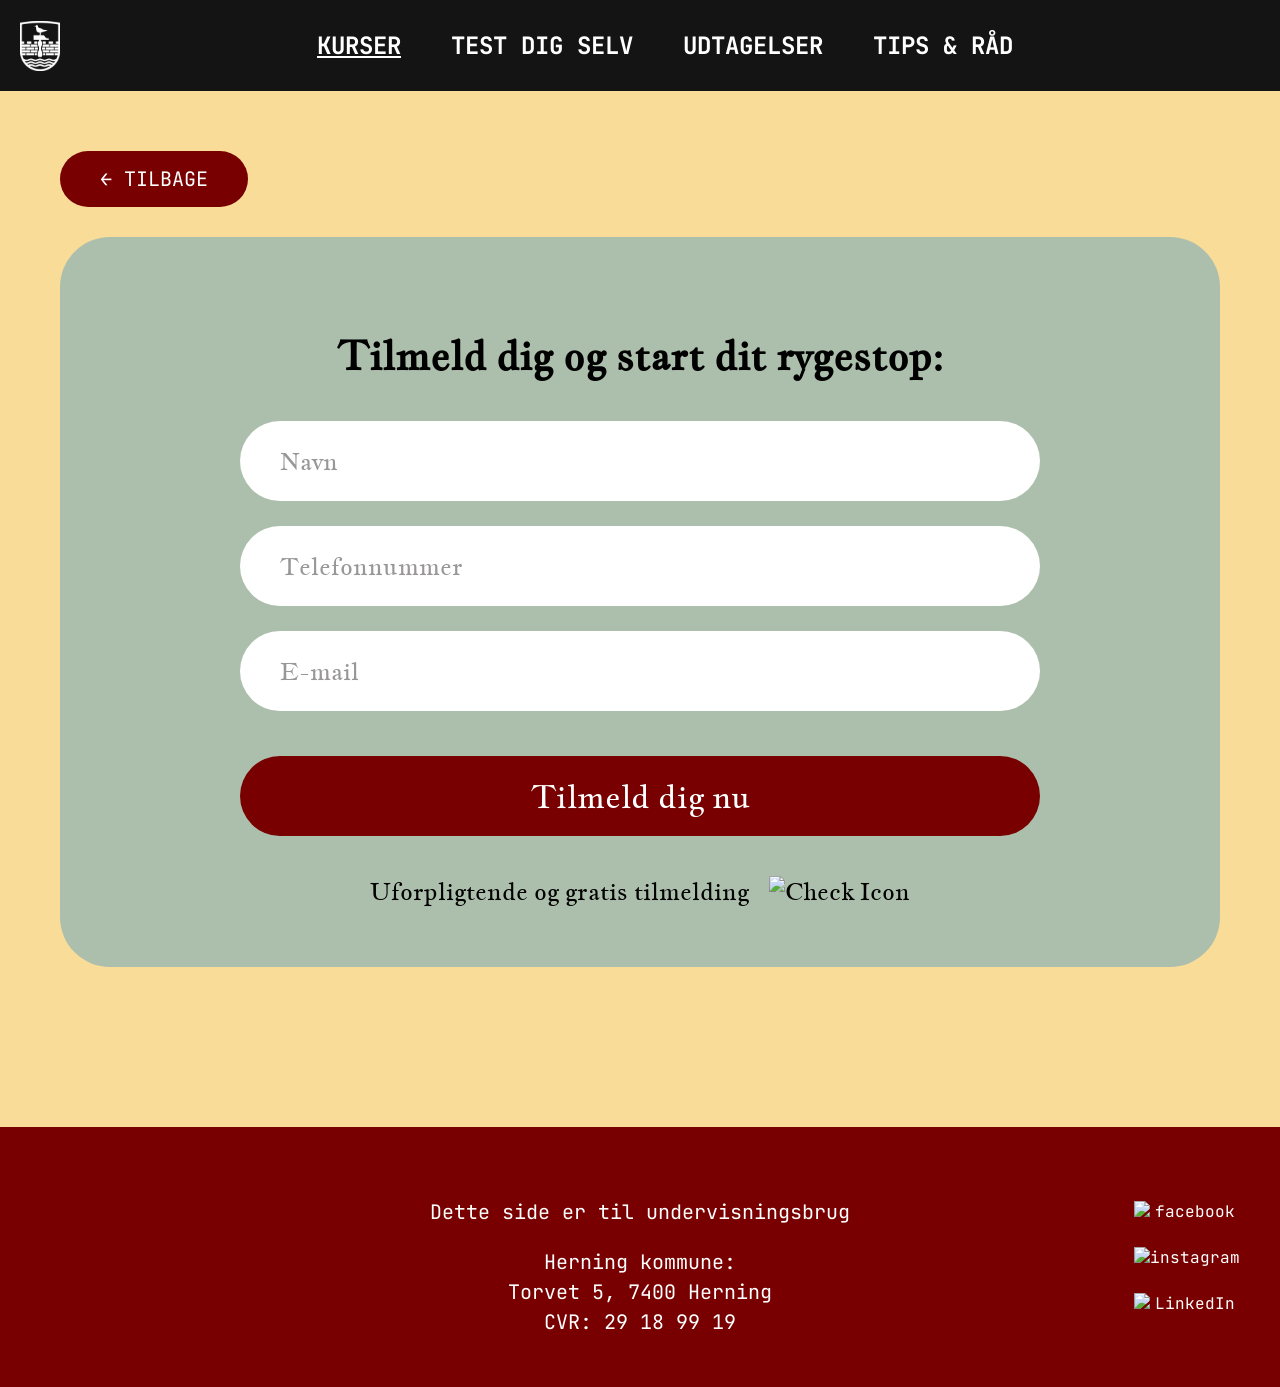
==== formular.html @ fc76730b "egegeg" ====
<!DOCTYPE html>
<html lang="da">
<head>
    <meta charset="UTF-8">
    <meta name="viewport" content="width=device-width, initial-scale=1.0">
    <meta name="robots" content="noindex,nofollow">
    <title>Rygestop Tilmelding - Herning Kommune</title>
    <link rel="stylesheet" href="style-formular.css">
    <link href="https://fonts.googleapis.com/css2?family=Jacques+Francois&family=JetBrains+Mono:wght@400&display=swap" rel="stylesheet">
</head>
<body>


    <nav class="navbar">
    <a href="#"><img class="site-logo" src="Billede/hk_byvaaben_neg-uden-tekst.png" alt="Logo"></a>
    <b>KURSER</b>
        <a href="#">TEST DIG SELV</a>
        <a href="#">UDTAGELSER</a>
        <a href="#">TIPS & RÅD</a>
    </nav>

    <main class="content-wrapper">
        <a href="#" class="back-button">← TILBAGE</a>

        <section class="form-container">
            <h1>Tilmeld dig og start dit rygestop:</h1>
            
            <form>
                <div class="input-group">
                    <input type="text" placeholder="Navn" aria-label="Navn">
                </div>
                
                <div class="input-group">
                    <input type="tel" placeholder="Telefonnummer" aria-label="Telefonnummer">
                </div>
                
                <div class="input-group">
                    <input type="email" placeholder="E-mail" aria-label="E-mail">
                </div>

                <button type="submit" class="submit-btn">Tilmeld dig nu</button>
            </form>

            <div class="info-footer">
                <span>Uforpligtende og gratis tilmelding</span>
                <div class="checkmark">
                    <img src="https://placehold.co/40x40" alt="Check Icon" class="check-icon">
                </div>
            </div>
        </section>
    </main>


    <footer class="main-footer">
        <div class="footer-info">
            <p>Dette side er til undervisningsbrug</p>
            <address>
                Herning kommune:<br>
                Torvet 5, 7400 Herning<br>
                CVR: 29 18 99 19
            </address>
        </div>
        <div class="footer-socials">
            <img src="https://placehold.co/36x36" alt="facebook">
            <img src="https://placehold.co/36x36" alt="instagram">
            <img src="https://placehold.co/36x36" alt="LinkedIn">
        </div>
    </footer>

</body>
</html>
---- style-formular.css ----
/* Grundlæggende styling */
body {
    margin: 0;
    padding: 0;
    background-color: #F9DC98;
    font-family: 'JetBrains Mono', monospace;
    display: flex;
    flex-direction: column;
    min-height: 100vh;
}

/* Navigation */
.navbar {
    background-color: #141414;
    position: relative;
    padding: 30px 20px;
    display: flex;
    justify-content: center;
    gap: 50px;
    flex-wrap: wrap;
}

.navbar a {
    color: white;
    text-decoration: none;
    font-size: 1.5rem;
    font-weight: bold;
}
.navbar b {
    color: white;
    font-size: 1.5rem;
    font-weight: bold;
    text-decoration: underline;
}

/* Hovedindhold */
.content-wrapper {
    flex: 1;
    max-width: 1200px;
    margin: 40px auto;
    padding: 20px;
    width: 100%;
    box-sizing: border-box;
}
.site-logo {
    position: absolute;
    left: 20px;
    top: 50%;
    transform: translateY(-50%);
    height: 50px;
    width: auto;
}

.back-button {
    display: inline-block;
    background-color: #780001;
    color: white;
    padding: 15px 40px;
    border-radius: 50px;
    text-decoration: none;
    font-size: 20px;
    margin-bottom: 30px;
}

/* Formular boks */
.form-container {
    background-color: #ACBFAC;
    border-radius: 50px;
    padding: 60px;
    text-align: center;
}

.form-container h1 {
    font-family: 'Jacques Francois', serif;
    font-size: 40px;
    margin-bottom: 40px;
}

/* Input felter */
.input-group {
    margin-bottom: 25px;
}

input {
    width: 100%;
    max-width: 800px;
    height: 80px;
    border-radius: 50px;
    border: none;
    padding: 0 40px;
    font-size: 24px;
    font-family: 'Jacques Francois', serif;
    box-sizing: border-box;
}

input::placeholder {
    color: #989696;
}

/* Knap */
.submit-btn {
    width: 100%;
    max-width: 800px;
    height: 80px;
    background-color: #780001;
    color: white;
    border: none;
    border-radius: 50px;
    font-size: 32px;
    font-family: 'Jacques Francois', serif;
    cursor: pointer;
    margin-top: 20px;
    transition: opacity 0.3s;
}

.submit-btn:hover {
    opacity: 0.9;
}

/* Info linje i bunden af form */
.info-footer {
    display: flex;
    justify-content: center;
    align-items: center;
    gap: 20px;
    margin-top: 40px;
    font-family: 'Jacques Francois', serif;
    font-size: 24px;
}


/* Footer */
.main-footer {
    background-color: #780001;
    color: #FFFFFF;
    padding: 50px;
    display: flex;
    justify-content: center;
    align-items: center;
    position: relative;
    text-align: center;
    margin-top: 100px;
}

.footer-info p, .footer-info address {
    font-size: 20px;
    line-height: 1.5;
    font-style: normal;
}

.footer-socials {
    position: absolute;
    right: 40px;
    display: flex;
    flex-direction: column;
    gap: 25px;
}


/* Mobil-tilpasning */
@media (max-width: 768px) {
    .nav-links { gap: 20px; }
    .test-header h1 { font-size: 32px; }
    .question-block h2 { font-size: 24px; }
    .option { font-size: 20px; }
    .footer-socials { position: static; margin-top: 20px; flex-direction: row; }
}
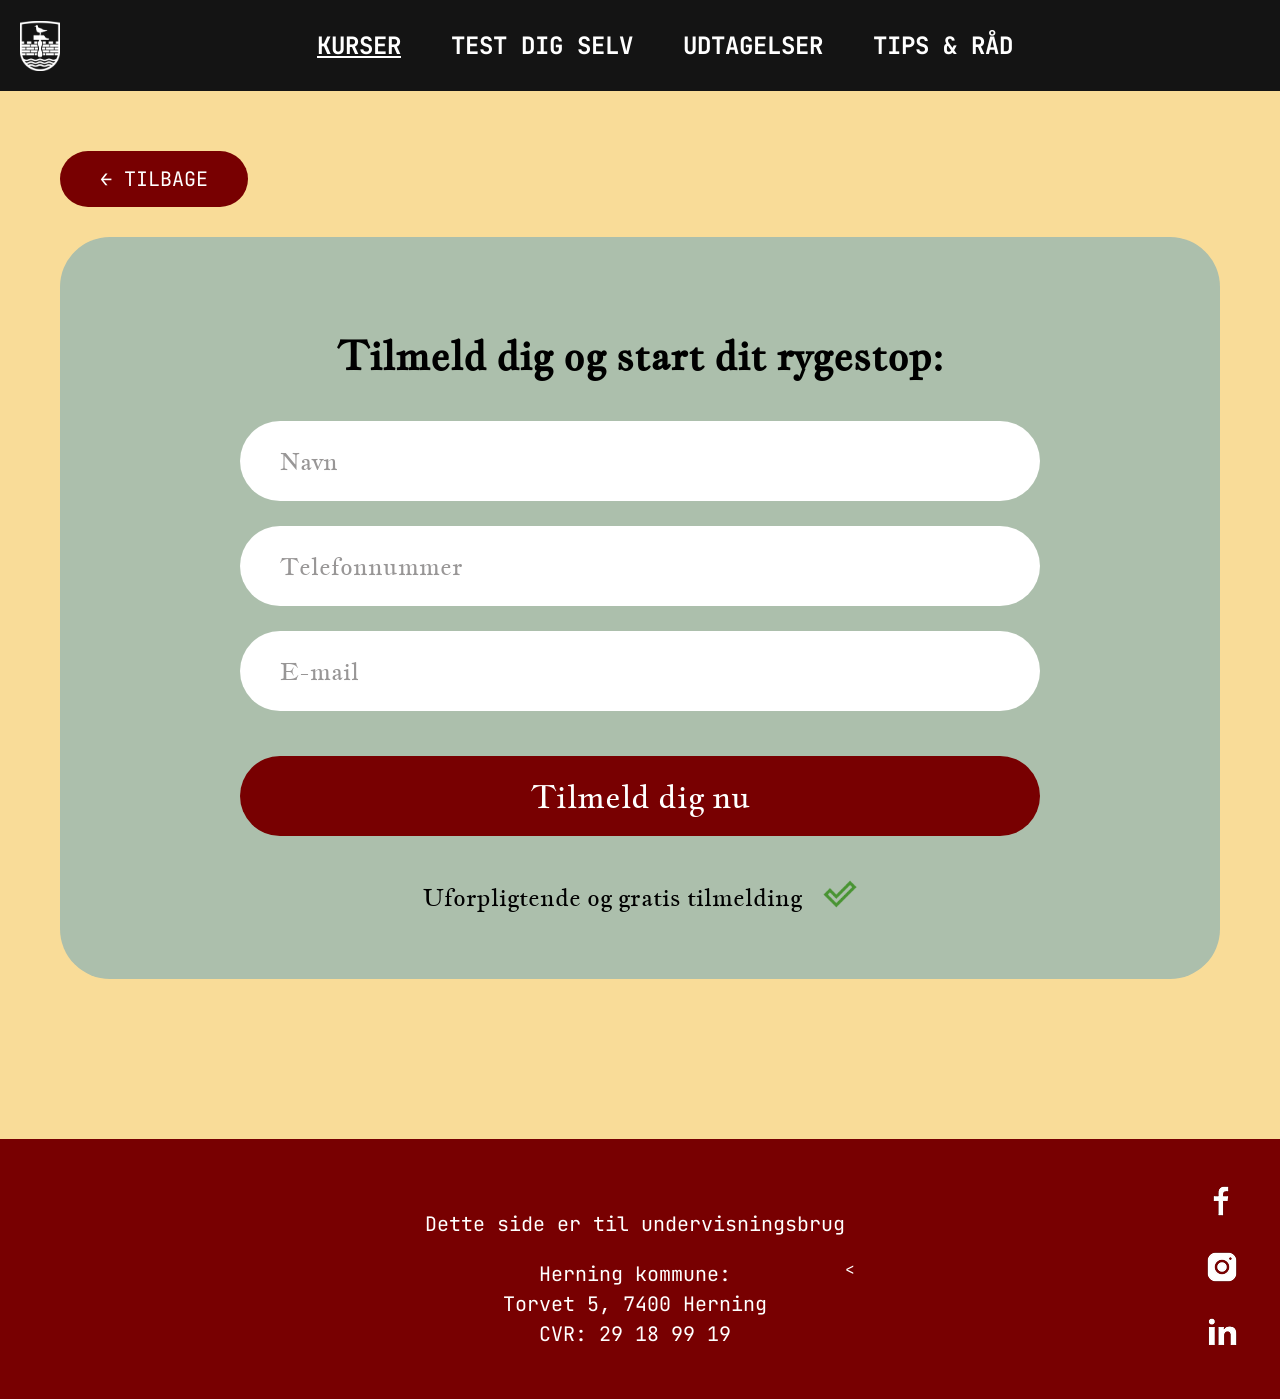
==== commit e2600606: "erererererer" ====
--- a/formular.html
+++ b/formular.html
@@ -12,15 +12,15 @@
 
 
     <nav class="navbar">
-    <a href="#"><img class="site-logo" src="Billede/hk_byvaaben_neg-uden-tekst.png" alt="Logo"></a>
-    <b>KURSER</b>
-        <a href="#">TEST DIG SELV</a>
-        <a href="#">UDTAGELSER</a>
-        <a href="#">TIPS & RÅD</a>
+        <a href="index.html"><img class="site-logo" src="Billede/hk_byvaaben_neg-uden-tekst.png" alt="Logo"></a>
+        <b>KURSER </b>
+        <a href="test.html">TEST DIG SELV</a>
+        <a href="unge.html">UDTAGELSER</a>
+        <a href="råd.html">TIPS & RÅD</a>
     </nav>
-
+<!--Tilbage knappen på tilmeldingsformular-->
     <main class="content-wrapper">
-        <a href="#" class="back-button">← TILBAGE</a>
+        <a href="kurser.html" class="back-button">← TILBAGE</a>
 
         <section class="form-container">
             <h1>Tilmeld dig og start dit rygestop:</h1>
@@ -44,7 +44,7 @@
             <div class="info-footer">
                 <span>Uforpligtende og gratis tilmelding</span>
                 <div class="checkmark">
-                    <img src="https://placehold.co/40x40" alt="Check Icon" class="check-icon">
+                    <img src="Billede/check.png" alt="Check Icon" class="check-icon">
                 </div>
             </div>
         </section>
@@ -60,10 +60,10 @@
                 CVR: 29 18 99 19
             </address>
         </div>
-        <div class="footer-socials">
-            <img src="https://placehold.co/36x36" alt="facebook">
-            <img src="https://placehold.co/36x36" alt="instagram">
-            <img src="https://placehold.co/36x36" alt="LinkedIn">
+        < <div class="footer-socials">
+            <a href="https://www.facebook.com/herningkommune"><img src="Billede/Facebook.png" alt="facebook"></a>
+            <a href="https://www.instagram.com/herningkommune/"><img src="Billede/Instagram.png" alt="instagram"></a>
+            <a href="https://www.linkedin.com/company/herning-kommune?originalSubdomain=dk"><img src="Billede/LinkedIn.png" alt="linkedin"></a>
         </div>
     </footer>
 
--- a/style-formular.css
+++ b/style-formular.css
@@ -12,7 +12,10 @@
 /* Navigation */
 .navbar {
     background-color: #141414;
-    position: relative;
+    /* Make navbar sticky at top of viewport*/
+    position: sticky;
+    top: 0;
+    z-index: 1000;
     padding: 30px 20px;
     display: flex;
     justify-content: center;
@@ -62,7 +65,7 @@
     margin-bottom: 30px;
 }
 
-/* Formular boks */
+/* Tilmeldingsformular boks */
 .form-container {
     background-color: #ACBFAC;
     border-radius: 50px;
@@ -127,6 +130,10 @@
     font-family: 'Jacques Francois', serif;
     font-size: 24px;
 }
+.info-footer img.check-icon {
+    width: 36px;
+    height: 36px;
+}
 
 
 /* Footer */
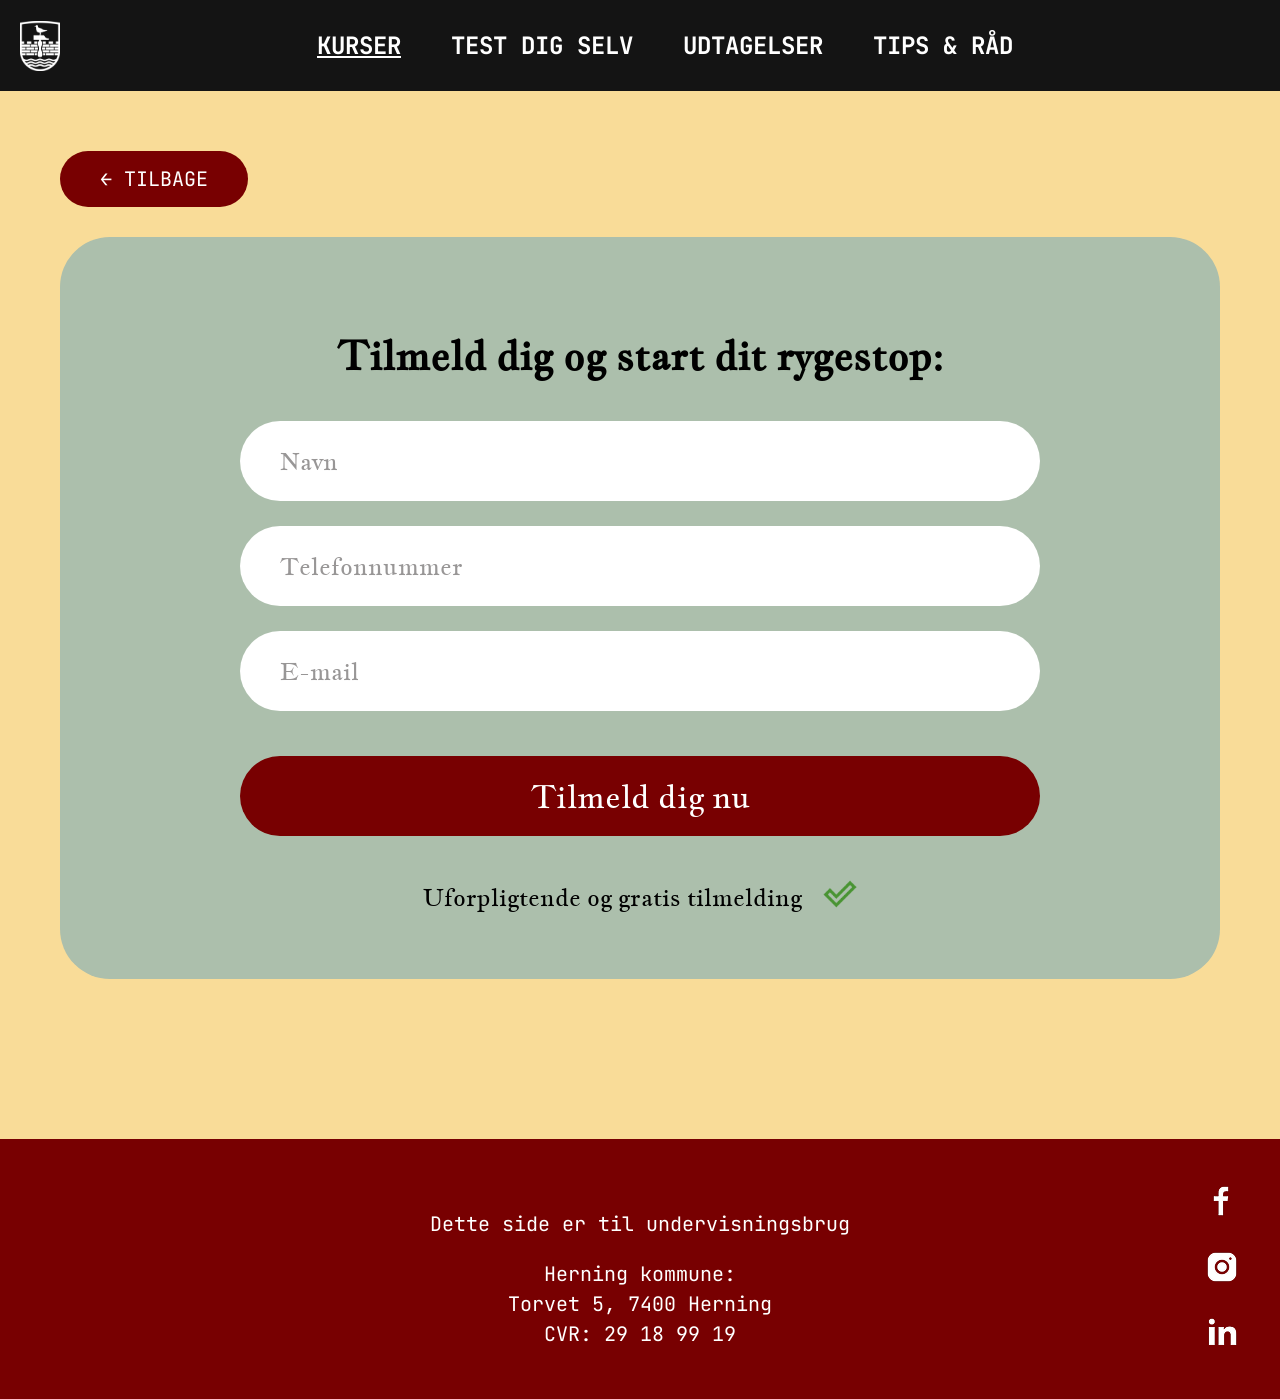
==== commit 29ad08a5: "hkb" ====
--- a/formular.html
+++ b/formular.html
@@ -18,7 +18,8 @@
         <a href="unge.html">UDTAGELSER</a>
         <a href="råd.html">TIPS & RÅD</a>
     </nav>
-<!--Tilbage knappen på tilmeldingsformular-->
+
+    <!--Tilbage knappen på tilmeldingsformular-->
     <main class="content-wrapper">
         <a href="kurser.html" class="back-button">← TILBAGE</a>
 
@@ -60,7 +61,7 @@
                 CVR: 29 18 99 19
             </address>
         </div>
-        < <div class="footer-socials">
+        <div class="footer-socials">
             <a href="https://www.facebook.com/herningkommune"><img src="Billede/Facebook.png" alt="facebook"></a>
             <a href="https://www.instagram.com/herningkommune/"><img src="Billede/Instagram.png" alt="instagram"></a>
             <a href="https://www.linkedin.com/company/herning-kommune?originalSubdomain=dk"><img src="Billede/LinkedIn.png" alt="linkedin"></a>
--- a/style-formular.css
+++ b/style-formular.css
@@ -163,7 +163,7 @@
     gap: 25px;
 }
 
-
+/*fra CoPilot 2026*/
 /* Mobil-tilpasning */
 @media (max-width: 768px) {
     .nav-links { gap: 20px; }
